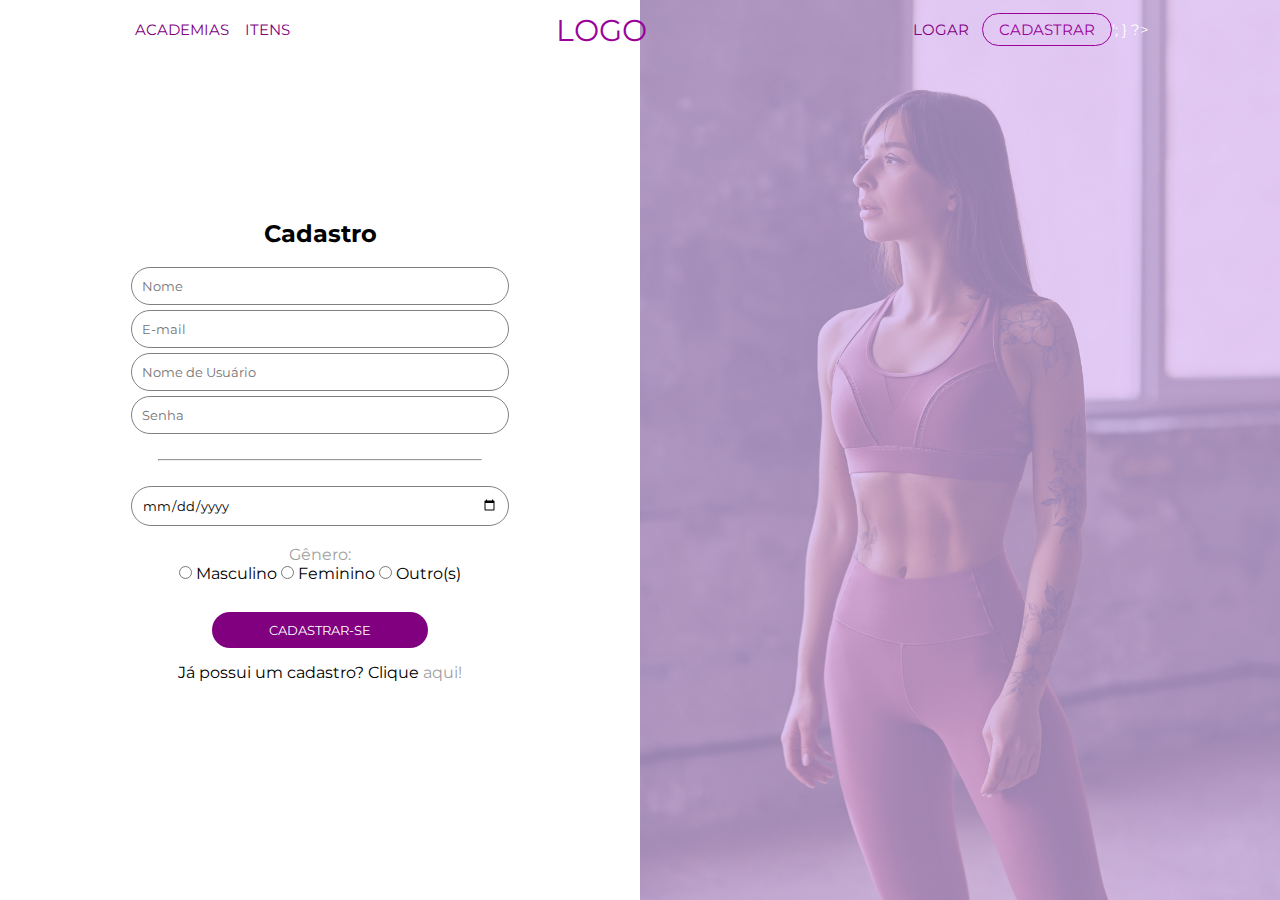
==== criarusu.html @ a235f3e9 "SEGUNDO COMMIT" ====
<!DOCTYPE html>
<html lang="en">
<head>
    <meta charset="UTF-8">
    <meta name="viewport" content="width=device-width, initial-scale=1.0">
    <title>Página de Cadastro</title>
</head>
<style>
    @import url('https://fonts.googleapis.com/css2?family=Montserrat&display=swap');

    * {
        box-sizing: border-box;
        padding: 0; margin: 0;
        font-family: 'Montserrat', sans-serif;
    }

    body {
        display: flex;
        align-items: center;
        justify-content: center;
    }

    a {
        color: rgba(134, 134, 134, 0.801);
        text-decoration: none;
    }

    ul, li {
        margin: 0px;
        list-style-type: none;
    }

    hr {
        margin: 25px 20%;

    }

    button, input[type="submit"] {
        cursor: pointer;
    }

    label {
        color: rgba(134, 134, 134, 0.801);;
    }

    form, .aside-picture {
        width: 50%;
        height: 100vh;
        text-align: center;
        padding: 50px;
    }

    form {
        display: flex;
        justify-content: center;
        align-items: center;
    }

    nav {
        text-transform: uppercase;
    }

    .wrap-menu-header {
        width: 100%;
        top: 0;
        left: 0;
        font-size: 15px;
        z-index: 150;
    }

    .menu {
        display: flex;
        justify-content: space-around;
        align-items: center;
        width: 100%;
        background: none;
        padding-bottom: 0.75rem;
        padding-top: 0.75rem;
        position: absolute;
        z-index: 1;
        color: white;
        top: 0;
    }

    .menu ul li a {
        color: purple;
    }

    .list-section ul li{
        float: left;
        padding: 0px 3px;
    }

    .login-section {
        padding: 0px 4.5px;
    }

    .logo {
        text-align: center;
        height: 35px;
        text-align: center;
    }

    .logo > a{
        display: block;
        height: 100%;
        font-size: 30px;
        color: rgb(153, 2, 153);
    }
    
    .btn-user {
        color: rgb(153, 2, 153);
        background: none;
        border: rgb(153, 2, 153) solid 0.1rem;
        border-radius: 50px;
        text-transform: uppercase;
        padding: 0.375rem 1rem;
        cursor: pointer;
    }

    .btn-user:hover{
        color: white;
        background: rgb(153, 2, 153);
        border: rgb(153, 2, 153) solid 0.1rem;
        transition: 0.4s;
    }

    .wrap-content-title {
        font-family: 'Poppins', sans-serif;
        font-weight: 1000;
        font-size: 80px;
        line-height: 1;
        margin-bottom: 10px;
    }

    .wrap-content-text {
        width: 60%;
    }

    input[type="text"], input[type="password"], input[type="date"] {
        padding: 10px;
        border: 1px solid grey;
        border-radius: 25px;
        width: 70%;
    }

    input[type="text"], input[type="password"] {
        margin-top: 5px;
    }

    input[type="submit"]{
        text-transform: uppercase;
        background-color: purple;
        border: none;
        border-radius: 25px;
        color: white;
        width: 40%;
        padding: 10px;
        margin-top: 10px;
    }

    .remember_me {
        display: flex;
        justify-content: space-between;
        align-items: center;
        text-align: center;
        width: 70%;
        margin-left: 85px;
    }

    .aside-picture {
        background-image: url(img/mulher.jpg);
        background-repeat: no-repeat;
        background-size: cover;
        background-position: center;
        margin: 0; padding: 0;
    }

    .link_paragraph {
        margin-top: 15px;
    }

    .overlay {
        height: 100%;
        width: 100%;
        background-color: rgba(214, 183, 243, 0.70);
    }
</style>
<body>
    <!-- Navbar -->
    <header>
        <div class="wrap-menu-header">
            <nav class="menu">
                <div class="list-section">
                    <ul>
                        <li><a href="academias.php" style="margin-right: 10px;">Academias</a></li>
                        <li><a href="itens.php">Itens</a></li>
                    </ul>
                </div>
                <div class="logo">
                    <!-- Logo -->
                    <a href="index.php">
                        LOGO
                    </a>
                </div>
                <div class="list-section">
                    <ul>
                        <li><a href="logarusu.php">Logar</a></li>
                        <?php 
                        if(!isset($_SESSION["useruid"])){
                            echo '<li><a class="btn-user" style="margin-left: 10px;" href="criarusu.php">Cadastrar</a></li>';
                        } ?>
                    </ul>
                </div>
            </nav>
        </div>
    </header>

    <form>
        <div class="form">
            <h2>Cadastro</h2><br>

            <input type="text" name="name" placeholder="Nome" style="margin-top: 0;">
            <input type="text" name="email" placeholder="E-mail">
            <input type="text" name="username" placeholder="Nome de Usuário">
            <input type="password" name="pwd" placeholder="Senha">

            <hr>

            <input type="date" name="date"><br><br>

            <label for="gender">Gênero:</label><br>
                            
            <input type="radio" name="gender" value="m"> Masculino
            <input type="radio" name="gender" value="f"> Feminino
            <input type="radio" name="gender" value="o"> Outro(s)<br><br>

            <input type="submit" value="Cadastrar-se" name="submit">

            <p class="link_paragraph">Já possui um cadastro? Clique <a href="logarusu.php">aqui!</a></p>
        </div>
    </form>

    <aside class="aside-picture">
        <div class="overlay"></div>
    </aside>
</body>
</html>
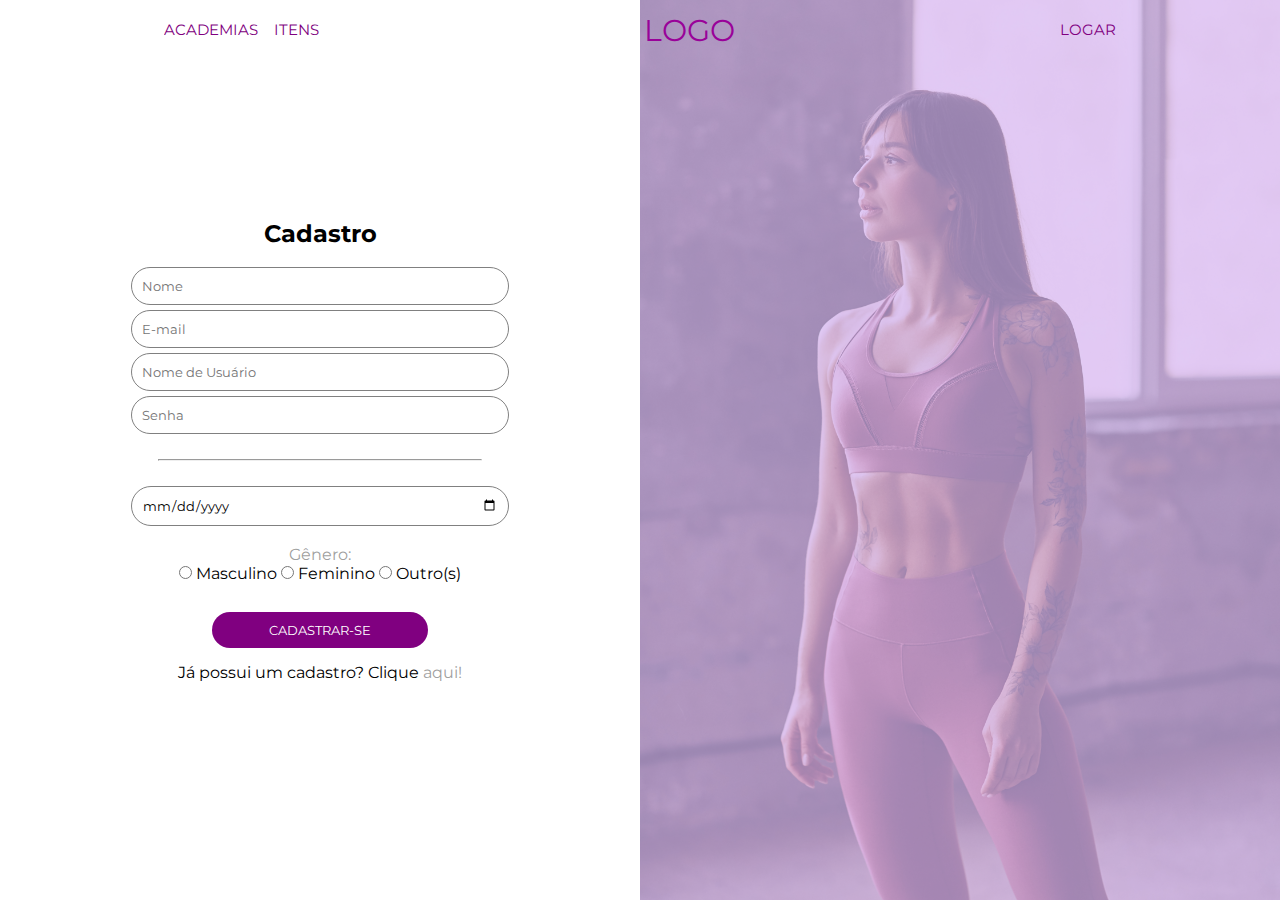
==== commit 53f1252a: "TERCEIRO COMMIT" ====
--- a/criarusu.html
+++ b/criarusu.html
@@ -193,23 +193,19 @@
             <nav class="menu">
                 <div class="list-section">
                     <ul>
-                        <li><a href="academias.php" style="margin-right: 10px;">Academias</a></li>
-                        <li><a href="itens.php">Itens</a></li>
+                        <li><a href="academias.html" style="margin-right: 10px;">Academias</a></li>
+                        <li><a href="itens.html">Itens</a></li>
                     </ul>
                 </div>
                 <div class="logo">
                     <!-- Logo -->
-                    <a href="index.php">
+                    <a href="index.html">
                         LOGO
                     </a>
                 </div>
                 <div class="list-section">
                     <ul>
-                        <li><a href="logarusu.php">Logar</a></li>
-                        <?php 
-                        if(!isset($_SESSION["useruid"])){
-                            echo '<li><a class="btn-user" style="margin-left: 10px;" href="criarusu.php">Cadastrar</a></li>';
-                        } ?>
+                        <li><a href="logarusu.html">Logar</a></li>
                     </ul>
                 </div>
             </nav>
@@ -237,7 +233,7 @@
 
             <input type="submit" value="Cadastrar-se" name="submit">
 
-            <p class="link_paragraph">Já possui um cadastro? Clique <a href="logarusu.php">aqui!</a></p>
+            <p class="link_paragraph">Já possui um cadastro? Clique <a href="logarusu.html">aqui!</a></p>
         </div>
     </form>
 
